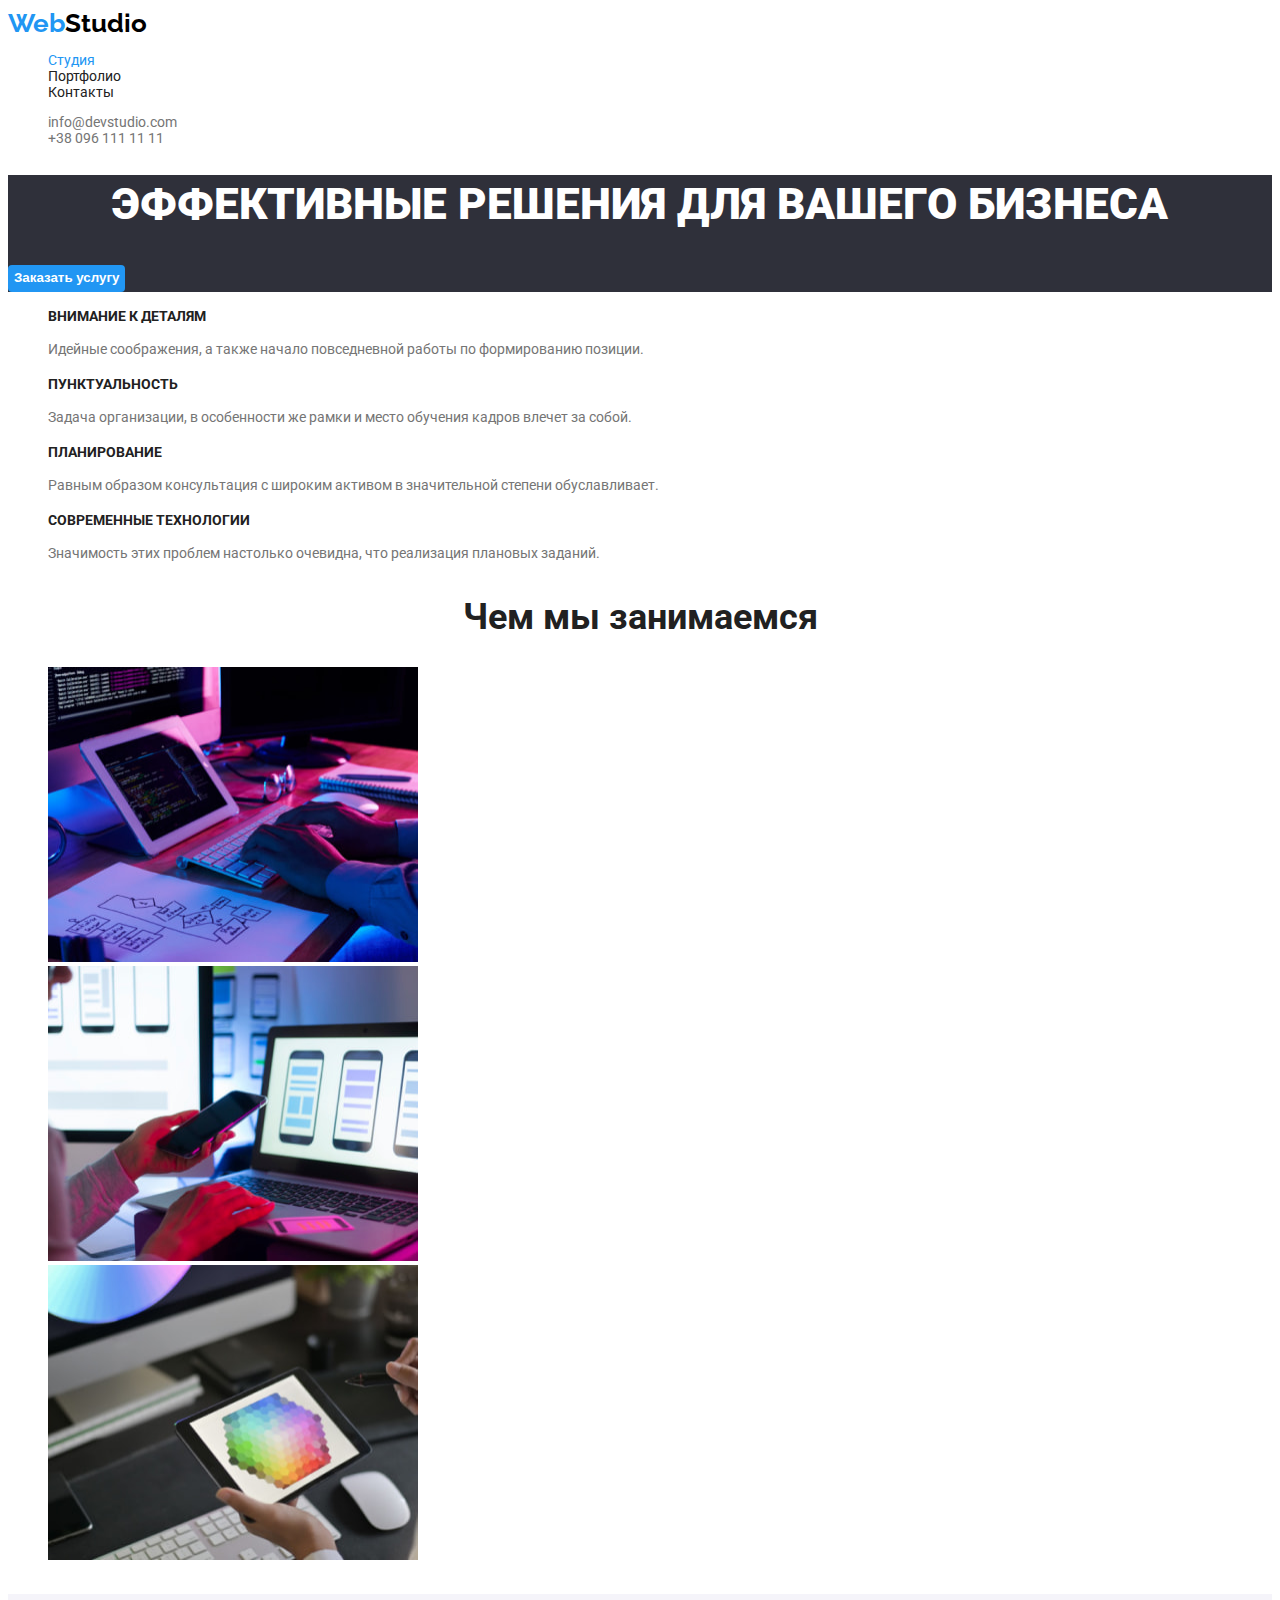
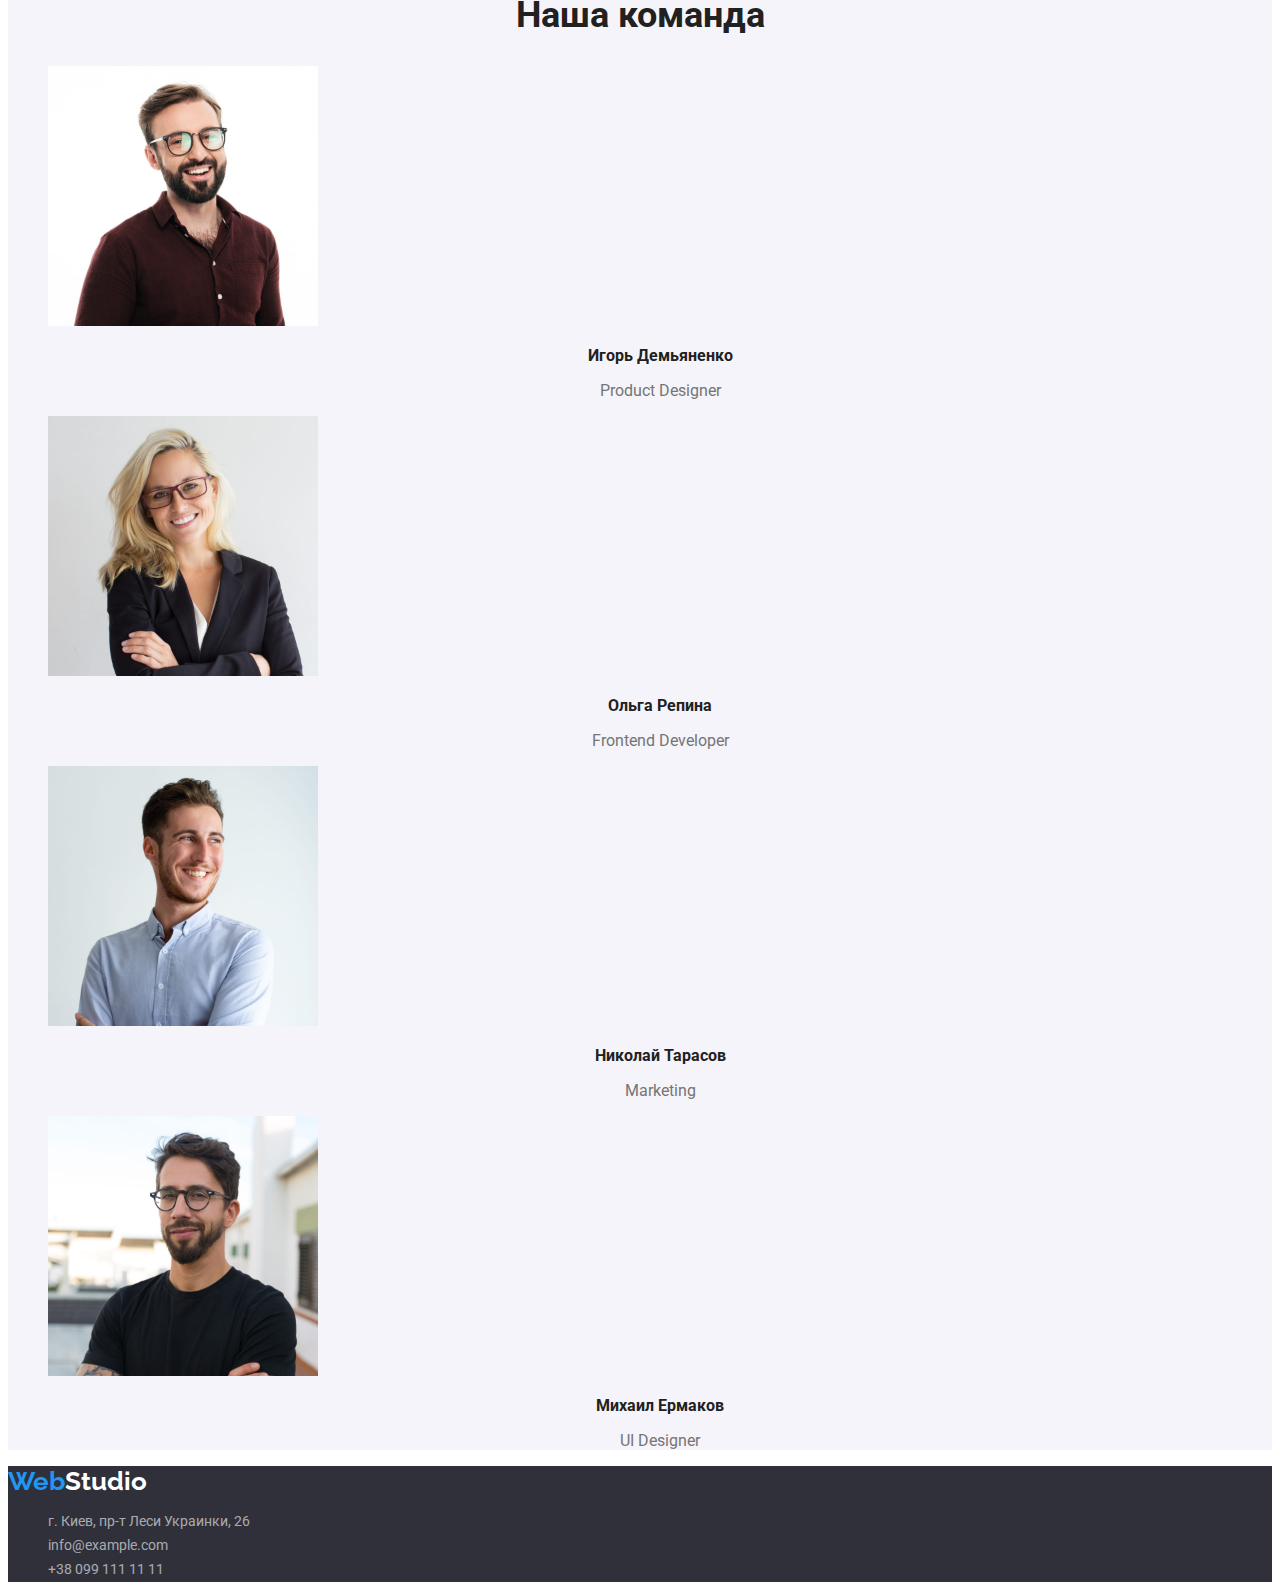
==== index.html @ 18a45ec0 "New repository" ====
<!DOCTYPE html>
<html lang="ru">
<head>
    <meta charset="UTF-8">
    <meta http-equiv="X-UA-Compatible" content="IE=edge">
    <meta name="viewport" content="width=, initial-scale=1.0">
    <title>goit-markup-hw-02</title>
    <link rel="stylesheet" href="./css/styles.css">
    <link href="https://fonts.googleapis.com/css2?family=Raleway:wght@700&family=Roboto:wght@400;500;700;900&display=swap" rel="stylesheet">
</head>
<body>
    <header class="header" >
        <nav class="nav">
            <a class="logo" href="./index.html">
                Web<span class="logo-design">Studio
                </span>
            </a>
            <ul class="nav-list list">
                <li><a href="./index.html" class="nav-link link current">Студия</a></li>
                <li><a href="./portfolio.html" class="nav-link link">Портфолио</a></li>
                <li><a href="#" class="nav-link link">Контакты</a></li>
            </ul>
        </nav>
        <ul class="connection list">
            <li><a href="mailto:info@devstudio.com" class="connection-link">info@devstudio.com</a></li>
            <li><a href="tel:+380961111111" class="connection-link">+38 096 111 11 11</a></li>
        </ul>
    </header>
    <main class="main">
        <section class="banner" title="Эффективные решения для вашего бизнеса">
            <h1 class="banner-title">
                Эффективные решения для вашего бизнеса
            </h1>
            <button type="button" class="banner-button">Заказать услугу</button>
        </section>
        <section class="section section-list" title="Особенности">
            <h2 class="hidden-title">
                Особенности
            </h2>
            <ul class="list">
                <li>
                    <h3 class="list-title">Внимание к деталям</h3>
                    <p class="list-text">Идейные соображения, а также начало повседневной работы по формированию позиции.</p>
                </li>
                <li>
                    <h3 class="list-title">Пунктуальность</h3>
                    <p class="list-text">Задача организации, в особенности же рамки и место обучения кадров влечет за собой.</p>
                </li>
                <li>
                    <h3 class="list-title">Планирование</h3>
                    <p class="list-text">Равным образом консультация с широким активом в значительной степени обуславливает.</p>
                </li>
                <li>
                    <h3 class="list-title">Современные технологии</h3>
                    <p class="list-text">Значимость этих проблем настолько очевидна, что реализация плановых заданий.</p>
                </li>
            </ul>
        </section>
        <section class="section" title="Чем мы занимаемся">
            <h2 class="section-title">
                Чем мы занимаемся
            </h2>
            <ul class="list">
                <li><img src="./images/computer.jpg" width="370" height="295" alt="Работа за компьютером"></li>
                <li><img src="./images/smartphone.jpg" width="370" height="295" alt="Работа в смартфоне"></li>
                <li><img src="./images/tablet.jpg" width="370" height="295" alt="Работа на планшете"></li>
            </ul>
        </section>
        <section class="section section-team" title="Наша команда">
            <h2 class="section-title">
                Наша команда
            </h2>
            <ul class="list">
                <li><img src="./images/igordemianenko.jpg" width="270" height="260" alt="Чоловік в окулярах і бордовій рубашці">
                    <h3 class="list-name">Игорь Демьяненко</h3>
                    <p class="job-title">Product Designer</p>
                </li>
                <li><img src="./images/olgarepina.jpg" width="270" height="260" alt="Світловолоса жінка в окулярах і піджаку">
                    <h3 class="list-name">Ольга Репина</h3>
                    <p class="job-title">Frontend Developer</p></li>
                <li><img src="./images/nikolaitarasov.jpg" width="270" height="260" alt="Чоловік в білій рубашці">
                    <h3 class="list-name">Николай Тарасов</h3>
                    <p class="job-title">Marketing</p></li>
                <li><img src="./images/mihailermakov.jpg" width="270" height="260" alt="Чоловік в окулярах і чорній футболці">
                    <h3 class="list-name">Михаил Ермаков</h3>
                    <p class="job-title">UI Designer</p></li>
            </ul>
        </section>
    </main>
    <footer class="footer">
        <a class="logo" href="./index.html">
            Web<span class="logo-design-footer">Studio
            </span>
        </a>
        <address class="address">
            <ul class="list">
                <li><a href="https://www.google.com/maps/place/бульвар+Лесі+Українки,+26,+Київ,+02000/data=!4m2!3m1!1s0x40d4cf0e033ecbe9:0x57a4dffefec77da0?sa=X&ved=2ahUKEwjP0LG0y6D4AhXxmIsKHQbXBmEQ8gF6BAgDEAE"
                     class="footer-link" target="_blank">г. Киев, пр-т Леси Украинки, 26</a></li>
                <li><a href="mailto:info@example.com" class="footer-link">info@example.com</a></li>
                <li><a href="tel:+380991111111" class="footer-link">+38 099 111 11 11</a></li>
            </ul>   
        </address>
    </footer>
</body>
</html>
---- css/styles.css ----
/* Колір основного тексту #212121 */
/* Колір вторинного тексту #757575 #FFFFFF */
/* Колір основного фону #FFFFFF */
/* Допоміжний колір фону #F5F4FA */
/* Колір хедеру #FFFFFF */
/* Колір футеру #2F303A */
/* Колір тексту футера rgba(255, 255, 255, 0.6) */

:root {
    --primary-text-color: #212121;
    --secondary-text-color: #757575;
    --additional-text-color: #FFFFFF;
    --main-bg-color: #FFFFFF;
    --secondary-bg-color: #F5F4FA;
    --header-color: #FFFFFF;
    --style-design-color: #2196F3;
    --logo-design-color: #000000;
    --logo-footer-color: #FFFFFF;
    --footer-color: #2F303A;
    --text-address-color: rgba(255, 255, 255, 0.6);
}

body {
    background-color: var(--main-bg-color);
    color: var(--primary-text-color);
    font-family: 'Roboto', 'Raleway', sans-serif;
}

/* Список */

.nav {
    color: var(--primary-text-color);
    text-decoration: none;
}
.nav-link {
    color: var(--primary-text-color);
    text-decoration: none;
}
.list {
    list-style: none;
}

/* header */


.hidden-title {
    display:none
}
.link {
    text-decoration: none;
}
.link.current{
    color: var(--style-design-color);
}
.nav-list {
    font-size: 14px;
}

/* Зв'язок, телефон і мейл */

.connection {
    font-size: 14px;
    color: var(--secondary-text-color);
}
.connection-link {
    text-decoration: none;
    color: var(--secondary-text-color);
}
.connection :hover, .connection :focus {
    color:var(--style-design-color);
}

/* Логотип */

.logo {
    font-family: 'Raleway', sans-serif;
    font-size: 26px;
    font-weight: 700;
    text-decoration: none;
    color: var(--style-design-color);

}
.logo-design {
    font-family: 'Raleway', sans-serif;
    font-size: 26px;
    font-weight: 700;
    color: var(--logo-design-color);
}

/* Основа */

.section p {
    color: var(--secondary-text-color);
}
.section-title {
    font-size: 36px;
    font-weight: 700;
    text-align: center;
}

/* Банер */

.banner {
    text-transform: uppercase;
    color: var(--additional-text-color);
    background-color: var(--footer-color);
}
.banner-title {
    font-size: 44px;
    font-weight: 900;
    line-height: 1.36;
    text-align: center;
}
.banner-button {
    font-size: 16;
    font-weight: 700;
    line-height: 1.875;
    text-align: center;
    cursor: pointer;
    border: transparent;
    border-radius: 4px;
    color: var(--additional-text-color);
    background-color: var(--style-design-color);
}
.banner-button:hover, .banner-button:focus {

}

/* блок "Особливості" */

.section-list h3 {
    text-transform: uppercase;
}
.list-title {
    font-size: 14px;
    font-weight: 700;
}
.list-text {
    font-size: 14px;
    line-height: 1.714;
}

/* Блок "Наша команда" */

.section-team {
    background-color: var(--secondary-bg-color);
}
.list-name {
    font-size: 16px;
    text-align: center;
}
.job-title {
    font-size: 16px;
    text-align: center;
}


/* Сторінка Портфоліо */
/* Фільтр портфоліо */


.portfolio-button {
    font-size: 16px;
    font-weight: 500;
    line-height: 1.625;
    cursor: pointer;
    border: transparent;
    text-align: center;
    border-radius: 4px;
    background-color: var(--secondary-bg-color);
}
.portfolio-button:hover, .portfolio-button:focus {
    background-color: var(--style-design-color);
}

/* Проекти портфоліо*/

.portfolio-title {
    font-size: 18;
    font-weight: 700;
    line-height: 2;
    color: var(--primary-text-color);
}
.description {
    font-size: 16px;
    line-height: 1.875;
    color: var(--secondary-text-color);
}

/* footer */

.footer {
    background-color: var(--footer-color);
}
.logo-design-footer {
    font-family: 'Raleway', sans-serif;
    font-size: 26px;
    font-weight: 700;
    color: var(--logo-footer-color);
}
.footer-link {
    text-decoration: none;
    font-style: normal;
    color: var(--text-address-color);
}
.address {
    font-size: 14px;
    line-height: 1.714;
}
.address :hover {
    color: var(--additional-text-color);
}
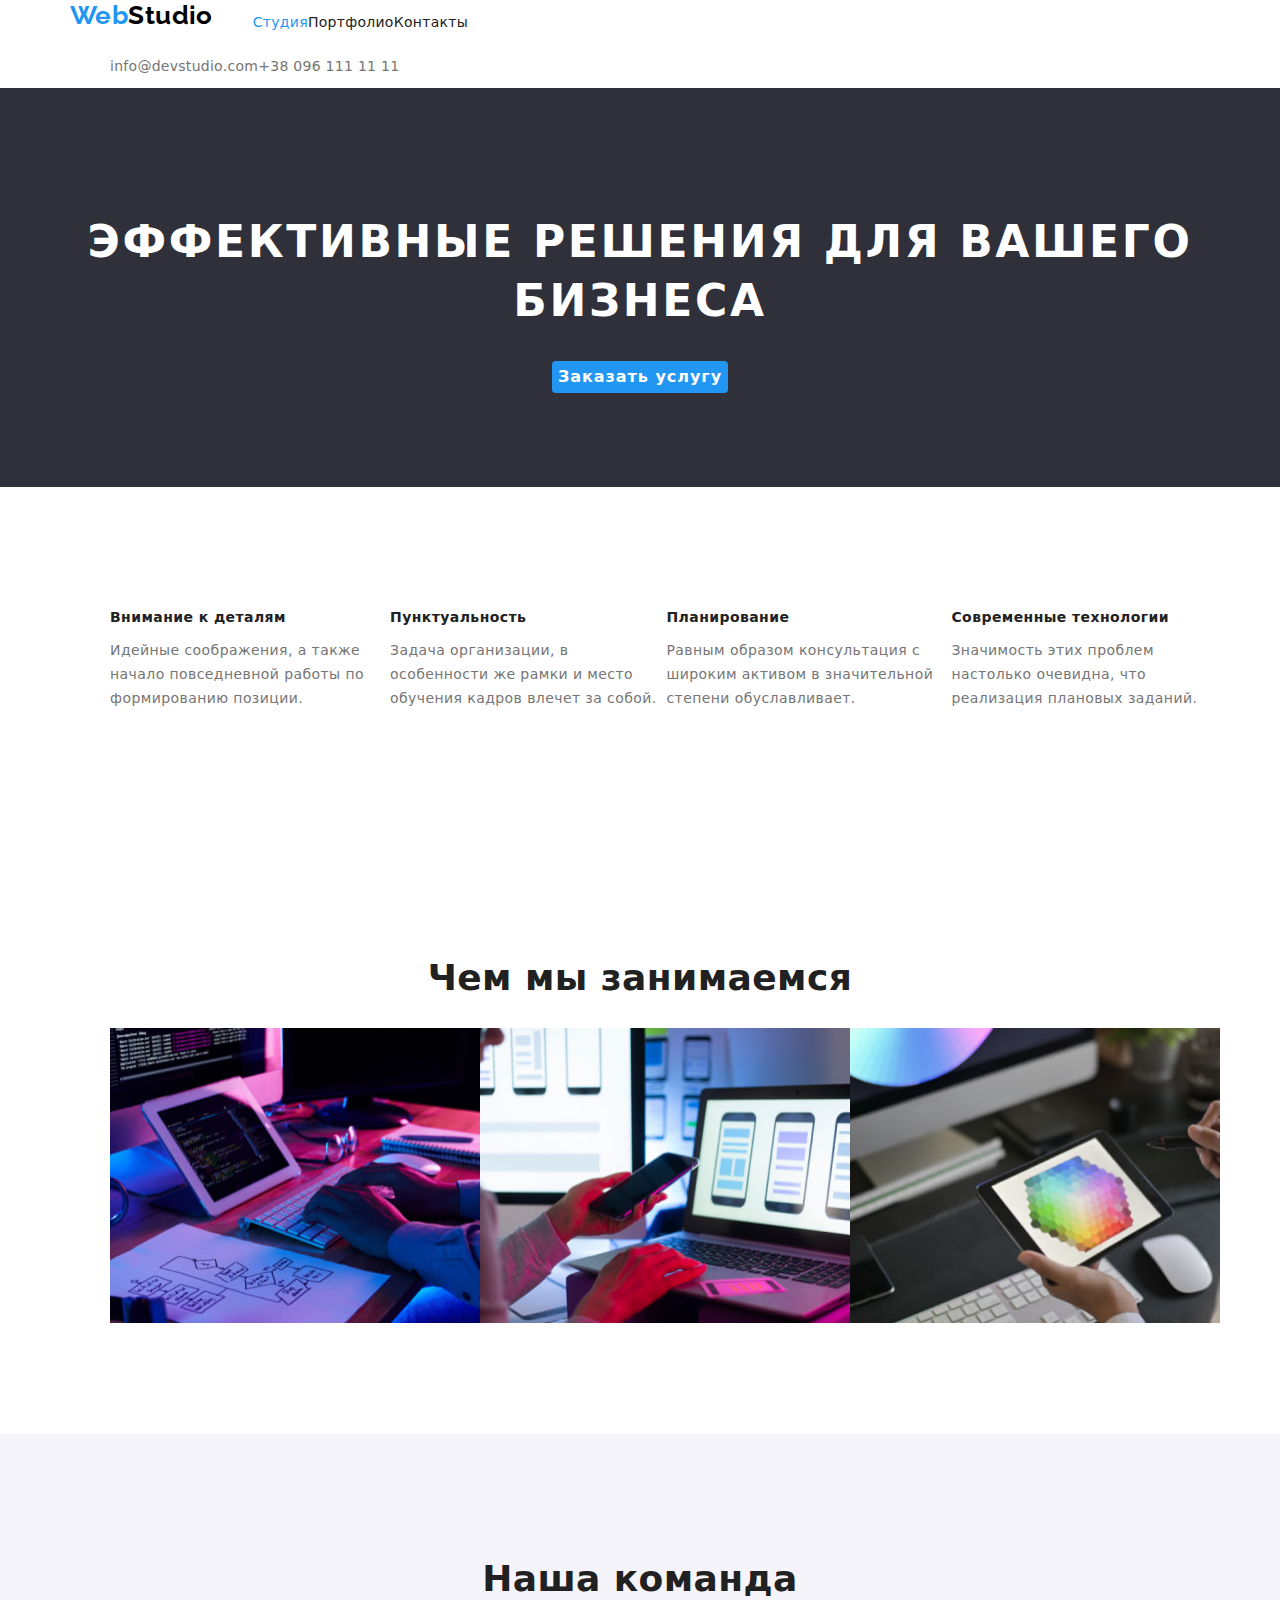
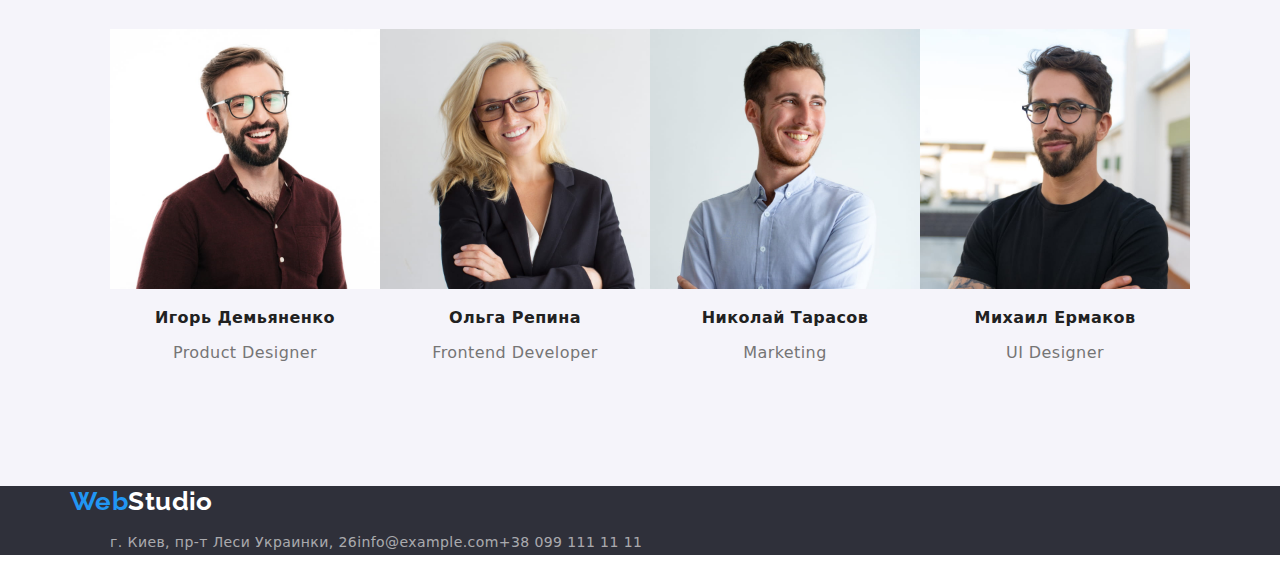
==== commit 88b16746: "create" ====
--- a/index.html
+++ b/index.html
@@ -7,66 +7,78 @@
     <title>goit-markup-hw-02</title>
     <link rel="stylesheet" href="./css/styles.css">
     <link href="https://fonts.googleapis.com/css2?family=Raleway:wght@700&family=Roboto:wght@400;500;700;900&display=swap" rel="stylesheet">
+    <link rel="stylesheet" href="https://cdnjs.cloudflare.com/ajax/libs/modern-normalize/1.1.0/modern-normalize.min.css">
 </head>
 <body>
     <header class="header" >
-        <nav class="nav">
-            <a class="logo" href="./index.html">
-                Web<span class="logo-design">Studio
-                </span>
-            </a>
-            <ul class="nav-list list">
-                <li><a href="./index.html" class="nav-link link current">Студия</a></li>
-                <li><a href="./portfolio.html" class="nav-link link">Портфолио</a></li>
-                <li><a href="#" class="nav-link link">Контакты</a></li>
-            </ul>
-        </nav>
-        <ul class="connection list">
-            <li><a href="mailto:info@devstudio.com" class="connection-link">info@devstudio.com</a></li>
-            <li><a href="tel:+380961111111" class="connection-link">+38 096 111 11 11</a></li>
-        </ul>
+            <div class="container">
+                 <nav class="nav">
+                <a class="logo" href="./index.html">
+                    Web<span class="logo-design">Studio
+                    </span>
+                </a>
+                <ul class="nav-list list">
+                    <li><a href="./index.html" class="nav-link link current">Студия</a></li>
+                    <li><a href="./portfolio.html" class="nav-link link">Портфолио</a></li>
+                    <li><a href="#" class="nav-link link">Контакты</a></li>
+                </ul>
+                </nav>
+            </div>
+            <div class="container">
+                <ul class="connection list">
+                    <li><a href="mailto:info@devstudio.com" class="connection-link">info@devstudio.com</a></li>
+                    <li><a href="tel:+380961111111" class="connection-link">+38 096 111 11 11</a></li>
+                </ul>
+            </div>
     </header>
     <main class="main">
-        <section class="banner" title="Эффективные решения для вашего бизнеса">
-            <h1 class="banner-title">
-                Эффективные решения для вашего бизнеса
-            </h1>
-            <button type="button" class="banner-button">Заказать услугу</button>
-        </section>
-        <section class="section section-list" title="Особенности">
-            <h2 class="hidden-title">
-                Особенности
-            </h2>
-            <ul class="list">
-                <li>
-                    <h3 class="list-title">Внимание к деталям</h3>
-                    <p class="list-text">Идейные соображения, а также начало повседневной работы по формированию позиции.</p>
-                </li>
-                <li>
-                    <h3 class="list-title">Пунктуальность</h3>
-                    <p class="list-text">Задача организации, в особенности же рамки и место обучения кадров влечет за собой.</p>
-                </li>
-                <li>
-                    <h3 class="list-title">Планирование</h3>
-                    <p class="list-text">Равным образом консультация с широким активом в значительной степени обуславливает.</p>
-                </li>
-                <li>
-                    <h3 class="list-title">Современные технологии</h3>
-                    <p class="list-text">Значимость этих проблем настолько очевидна, что реализация плановых заданий.</p>
-                </li>
-            </ul>
+            <section class="banner section" title="Эффективные решения для вашего бизнеса">
+                <div class="container">
+                    <h1 class="banner-title">
+                        Эффективные решения для вашего бизнеса
+                    </h1>
+                    <button type="button" class="banner-button">Заказать услугу</button>
+                </div>
+            </section>
+        <section class="section" title="Особенности">
+            <div class="container">
+                <h2 class="hidden-title">
+                    Особенности
+                </h2>
+                <ul class="list">
+                    <li>
+                        <h3 class="list-title">Внимание к деталям</h3>
+                        <p class="list-text">Идейные соображения, а также начало повседневной работы по формированию позиции.</p>
+                    </li>
+                    <li>
+                        <h3 class="list-title">Пунктуальность</h3>
+                        <p class="list-text">Задача организации, в особенности же рамки и место обучения кадров влечет за собой.</p>
+                    </li>
+                    <li>
+                        <h3 class="list-title">Планирование</h3>
+                        <p class="list-text">Равным образом консультация с широким активом в значительной степени обуславливает.</p>
+                    </li>
+                    <li>
+                        <h3 class="list-title">Современные технологии</h3>
+                        <p class="list-text">Значимость этих проблем настолько очевидна, что реализация плановых заданий.</p>
+                    </li>
+                </ul>
+            </div>
         </section>
         <section class="section" title="Чем мы занимаемся">
-            <h2 class="section-title">
-                Чем мы занимаемся
-            </h2>
-            <ul class="list">
-                <li><img src="./images/computer.jpg" width="370" height="295" alt="Работа за компьютером"></li>
-                <li><img src="./images/smartphone.jpg" width="370" height="295" alt="Работа в смартфоне"></li>
-                <li><img src="./images/tablet.jpg" width="370" height="295" alt="Работа на планшете"></li>
-            </ul>
+            <div class="container">
+                <h2 class="section-title">
+                    Чем мы занимаемся
+                </h2>
+                <ul class="list">
+                    <li><img src="./images/computer.jpg" width="370" height="295" alt="Работа за компьютером"></li>
+                    <li><img src="./images/smartphone.jpg" width="370" height="295" alt="Работа в смартфоне"></li>
+                    <li><img src="./images/tablet.jpg" width="370" height="295" alt="Работа на планшете"></li>
+                </ul>
+            </div>
         </section>
         <section class="section section-team" title="Наша команда">
+           <div class="container">
             <h2 class="section-title">
                 Наша команда
             </h2>
@@ -85,21 +97,24 @@
                     <h3 class="list-name">Михаил Ермаков</h3>
                     <p class="job-title">UI Designer</p></li>
             </ul>
+           </div>
         </section>
     </main>
     <footer class="footer">
-        <a class="logo" href="./index.html">
-            Web<span class="logo-design-footer">Studio
-            </span>
-        </a>
-        <address class="address">
-            <ul class="list">
-                <li><a href="https://www.google.com/maps/place/бульвар+Лесі+Українки,+26,+Київ,+02000/data=!4m2!3m1!1s0x40d4cf0e033ecbe9:0x57a4dffefec77da0?sa=X&ved=2ahUKEwjP0LG0y6D4AhXxmIsKHQbXBmEQ8gF6BAgDEAE"
-                     class="footer-link" target="_blank">г. Киев, пр-т Леси Украинки, 26</a></li>
-                <li><a href="mailto:info@example.com" class="footer-link">info@example.com</a></li>
-                <li><a href="tel:+380991111111" class="footer-link">+38 099 111 11 11</a></li>
-            </ul>   
-        </address>
+        <div class="container">
+            <a class="logo" href="./index.html">
+                Web<span class="logo-design-footer">Studio
+                </span>
+            </a>
+            <address class="address">
+                <ul class="list">
+                    <li><a href="https://www.google.com/maps/place/бульвар+Лесі+Українки,+26,+Київ,+02000/data=!4m2!3m1!1s0x40d4cf0e033ecbe9:0x57a4dffefec77da0?sa=X&ved=2ahUKEwjP0LG0y6D4AhXxmIsKHQbXBmEQ8gF6BAgDEAE"
+                         class="footer-link" target="_blank">г. Киев, пр-т Леси Украинки, 26</a></li>
+                    <li><a href="mailto:info@example.com" class="footer-link">info@example.com</a></li>
+                    <li><a href="tel:+380991111111" class="footer-link">+38 099 111 11 11</a></li>
+                </ul>   
+            </address>
+        </div>
     </footer>
 </body>
 </html>--- a/css/styles.css
+++ b/css/styles.css
@@ -24,6 +24,17 @@
     background-color: var(--main-bg-color);
     color: var(--primary-text-color);
     font-family: 'Roboto', 'Raleway', sans-serif;
+    letter-spacing: 0.03em;
+    font-size: 14px;
+}
+
+/* Контейнер */
+
+.container {
+    width: 1170px;
+    padding-left: 15px;
+    padding-right: 15px;
+    margin: 0 auto;
 }
 
 /* Список */
@@ -31,6 +42,7 @@
 .nav {
     color: var(--primary-text-color);
     text-decoration: none;
+    display: flex;
 }
 .nav-link {
     color: var(--primary-text-color);
@@ -38,6 +50,7 @@
 }
 .list {
     list-style: none;
+    display: flex;
 }
 
 /* header */
@@ -53,18 +66,22 @@
     color: var(--style-design-color);
 }
 .nav-list {
-    font-size: 14px;
+    font-weight: 500;
+    line-height: 16px;
+    letter-spacing: 0.02em;
 }
 
 /* Зв'язок, телефон і мейл */
 
 .connection {
-    font-size: 14px;
-    color: var(--secondary-text-color);
+    color: var(--secondary-text-color);
+    font-weight: 500;
+    display: flex;
 }
 .connection-link {
     text-decoration: none;
     color: var(--secondary-text-color);
+    letter-spacing: 0.02em;
 }
 .connection :hover, .connection :focus {
     color:var(--style-design-color);
@@ -76,6 +93,7 @@
     font-family: 'Raleway', sans-serif;
     font-size: 26px;
     font-weight: 700;
+    line-height: 31px;
     text-decoration: none;
     color: var(--style-design-color);
 
@@ -84,11 +102,14 @@
     font-family: 'Raleway', sans-serif;
     font-size: 26px;
     font-weight: 700;
+    line-height: 31px;
     color: var(--logo-design-color);
 }
 
 /* Основа */
-
+.section {
+    padding: 94px 0 94px 0;
+}
 .section p {
     color: var(--secondary-text-color);
 }
@@ -102,6 +123,7 @@
 
 .banner {
     text-transform: uppercase;
+    text-align: center;
     color: var(--additional-text-color);
     background-color: var(--footer-color);
 }
@@ -110,14 +132,16 @@
     font-weight: 900;
     line-height: 1.36;
     text-align: center;
+    letter-spacing: 0.06em;
 }
 .banner-button {
-    font-size: 16;
+    font-size: 16px;
     font-weight: 700;
     line-height: 1.875;
-    text-align: center;
+    letter-spacing: 0.06em;
     cursor: pointer;
-    border: transparent;
+    border: 0;
+    margin: 0 auto;
     border-radius: 4px;
     color: var(--additional-text-color);
     background-color: var(--style-design-color);
@@ -148,10 +172,12 @@
 .list-name {
     font-size: 16px;
     text-align: center;
+    line-height: 19px;
 }
 .job-title {
     font-size: 16px;
     text-align: center;
+    line-height: 19px;
 }
 
 
@@ -171,14 +197,16 @@
 }
 .portfolio-button:hover, .portfolio-button:focus {
     background-color: var(--style-design-color);
+    color: var(--additional-text-color);
 }
 
 /* Проекти портфоліо*/
 
 .portfolio-title {
-    font-size: 18;
+    font-size: 18px;
     font-weight: 700;
     line-height: 2;
+    letter-spacing: 0.06em;
     color: var(--primary-text-color);
 }
 .description {
@@ -196,6 +224,7 @@
     font-family: 'Raleway', sans-serif;
     font-size: 26px;
     font-weight: 700;
+    line-height: 31px;
     color: var(--logo-footer-color);
 }
 .footer-link {
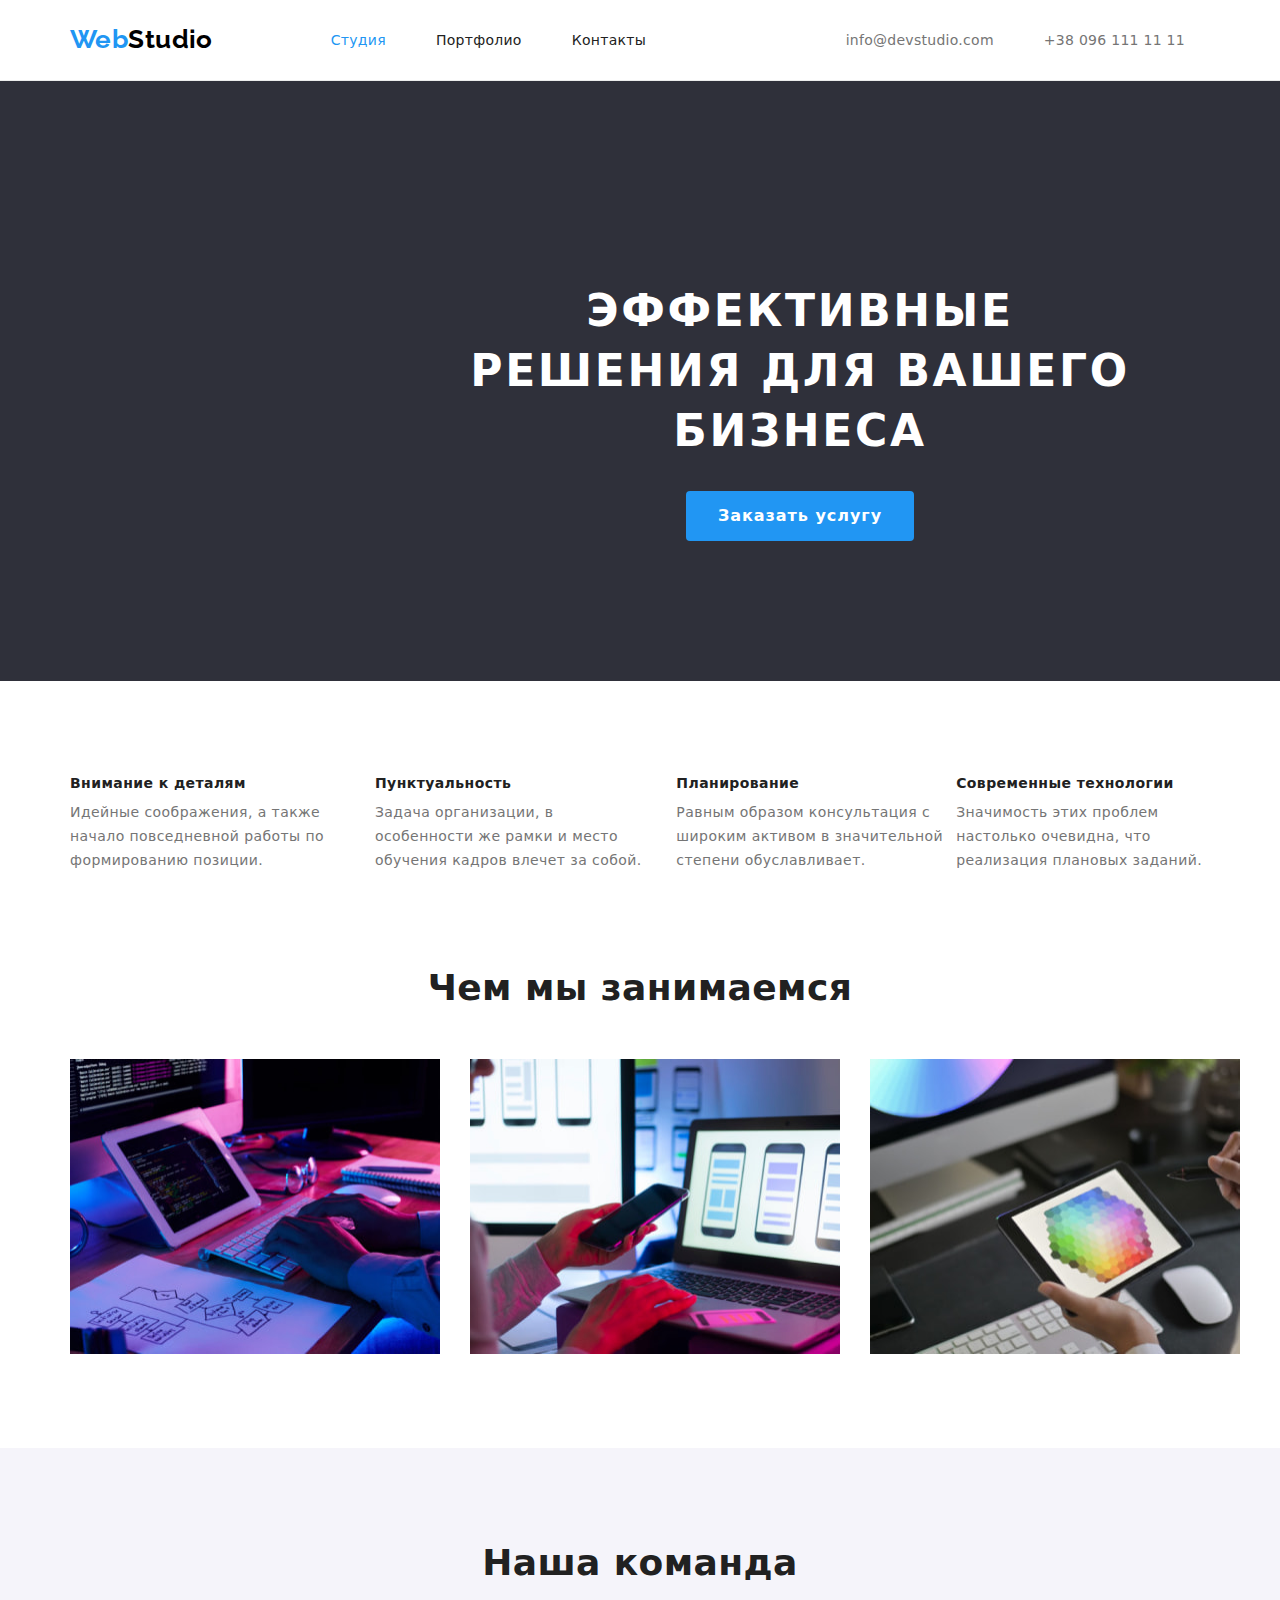
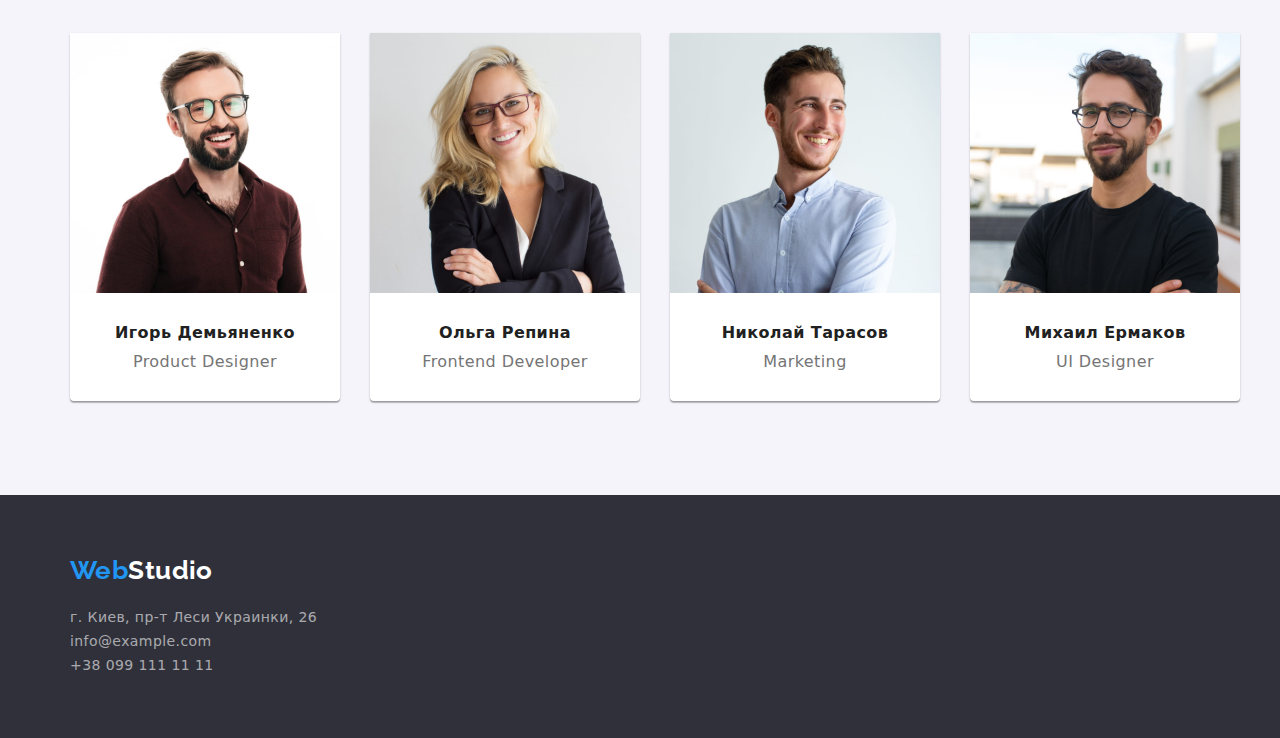
==== commit 3f28eab3: "Creater" ====
--- a/index.html
+++ b/index.html
@@ -11,25 +11,25 @@
 </head>
 <body>
     <header class="header" >
-            <div class="container">
-                 <nav class="nav">
-                <a class="logo" href="./index.html">
+        <div class="container">
+            <div class="header-body">
+                <nav class="nav">
+                    <a class="logo" href="./index.html">
                     Web<span class="logo-design">Studio
                     </span>
-                </a>
-                <ul class="nav-list list">
-                    <li><a href="./index.html" class="nav-link link current">Студия</a></li>
-                    <li><a href="./portfolio.html" class="nav-link link">Портфолио</a></li>
-                    <li><a href="#" class="nav-link link">Контакты</a></li>
-                </ul>
+                    </a>
+                    <ul class="nav-list list">
+                        <li class="nav-list-menu"><a href="./index.html" class="nav-link link current">Студия</a></li>
+                        <li class="nav-list-menu"><a href="./portfolio.html" class="nav-link link">Портфолио</a></li>
+                        <li class="nav-list-menu"><a href="#" class="nav-link link">Контакты</a></li>
+                    </ul>
                 </nav>
-            </div>
-            <div class="container">
                 <ul class="connection list">
                     <li><a href="mailto:info@devstudio.com" class="connection-link">info@devstudio.com</a></li>
                     <li><a href="tel:+380961111111" class="connection-link">+38 096 111 11 11</a></li>
                 </ul>
             </div>
+        </div>
     </header>
     <main class="main">
             <section class="banner section" title="Эффективные решения для вашего бизнеса">
@@ -46,18 +46,18 @@
                     Особенности
                 </h2>
                 <ul class="list">
-                    <li>
+                    <li class="list-specialty">
                         <h3 class="list-title">Внимание к деталям</h3>
                         <p class="list-text">Идейные соображения, а также начало повседневной работы по формированию позиции.</p>
                     </li>
-                    <li>
+                    <li class="list-specialty">
                         <h3 class="list-title">Пунктуальность</h3>
                         <p class="list-text">Задача организации, в особенности же рамки и место обучения кадров влечет за собой.</p>
-                    </li>
+                    </li class="list-specialty">
                     <li>
                         <h3 class="list-title">Планирование</h3>
                         <p class="list-text">Равным образом консультация с широким активом в значительной степени обуславливает.</p>
-                    </li>
+                    </li class="list-specialty">
                     <li>
                         <h3 class="list-title">Современные технологии</h3>
                         <p class="list-text">Значимость этих проблем настолько очевидна, что реализация плановых заданий.</p>
@@ -71,43 +71,48 @@
                     Чем мы занимаемся
                 </h2>
                 <ul class="list">
-                    <li><img src="./images/computer.jpg" width="370" height="295" alt="Работа за компьютером"></li>
-                    <li><img src="./images/smartphone.jpg" width="370" height="295" alt="Работа в смартфоне"></li>
-                    <li><img src="./images/tablet.jpg" width="370" height="295" alt="Работа на планшете"></li>
+                    <li class="list-team"><img src="./images/computer.jpg" width="370" height="295" alt="Работа за компьютером"></li>
+                    <li class="list-team"><img src="./images/smartphone.jpg" width="370" height="295" alt="Работа в смартфоне"></li>
+                    <li class="list-team"><img src="./images/tablet.jpg" width="370" height="295" alt="Работа на планшете"></li>
                 </ul>
             </div>
         </section>
         <section class="section section-team" title="Наша команда">
            <div class="container">
-            <h2 class="section-title">
+            <h2 class="section-title title-team">
                 Наша команда
             </h2>
             <ul class="list">
-                <li><img src="./images/igordemianenko.jpg" width="270" height="260" alt="Чоловік в окулярах і бордовій рубашці">
+                <li class="img"><img src="./images/igordemianenko.jpg" width="270" height="260" alt="Чоловік в окулярах і бордовій рубашці">
                     <h3 class="list-name">Игорь Демьяненко</h3>
                     <p class="job-title">Product Designer</p>
                 </li>
-                <li><img src="./images/olgarepina.jpg" width="270" height="260" alt="Світловолоса жінка в окулярах і піджаку">
+                <li class="img"><img src="./images/olgarepina.jpg" width="270" height="260" alt="Світловолоса жінка в окулярах і піджаку">
                     <h3 class="list-name">Ольга Репина</h3>
-                    <p class="job-title">Frontend Developer</p></li>
-                <li><img src="./images/nikolaitarasov.jpg" width="270" height="260" alt="Чоловік в білій рубашці">
+                    <p class="job-title">Frontend Developer</p>
+                </li>
+                <li class="img"><img src="./images/nikolaitarasov.jpg" width="270" height="260" alt="Чоловік в білій рубашці">
                     <h3 class="list-name">Николай Тарасов</h3>
-                    <p class="job-title">Marketing</p></li>
-                <li><img src="./images/mihailermakov.jpg" width="270" height="260" alt="Чоловік в окулярах і чорній футболці">
+                    <p class="job-title">Marketing</p>
+                </li>
+                <li class="img"><img src="./images/mihailermakov.jpg" width="270" height="260" alt="Чоловік в окулярах і чорній футболці">
                     <h3 class="list-name">Михаил Ермаков</h3>
-                    <p class="job-title">UI Designer</p></li>
+                    <p class="job-title">UI Designer</p>
+                </li>
             </ul>
            </div>
         </section>
     </main>
     <footer class="footer">
         <div class="container">
-            <a class="logo" href="./index.html">
+            <a class="logo-footer" href="./index.html">
                 Web<span class="logo-design-footer">Studio
                 </span>
             </a>
+        </div>
+        <div class="container">
             <address class="address">
-                <ul class="list">
+                <ul class="list list-address">
                     <li><a href="https://www.google.com/maps/place/бульвар+Лесі+Українки,+26,+Київ,+02000/data=!4m2!3m1!1s0x40d4cf0e033ecbe9:0x57a4dffefec77da0?sa=X&ved=2ahUKEwjP0LG0y6D4AhXxmIsKHQbXBmEQ8gF6BAgDEAE"
                          class="footer-link" target="_blank">г. Киев, пр-т Леси Украинки, 26</a></li>
                     <li><a href="mailto:info@example.com" class="footer-link">info@example.com</a></li>
--- a/css/styles.css
+++ b/css/styles.css
@@ -1,7 +1,7 @@
 /* Колір основного тексту #212121 */
 /* Колір вторинного тексту #757575 #FFFFFF */
 /* Колір основного фону #FFFFFF */
-/* Допоміжний колір фону #F5F4FA */
+/* Допоміжний колір фону #F5F4FA #ECECEC*/
 /* Колір хедеру #FFFFFF */
 /* Колір футеру #2F303A */
 /* Колір тексту футера rgba(255, 255, 255, 0.6) */
@@ -11,7 +11,9 @@
     --secondary-text-color: #757575;
     --additional-text-color: #FFFFFF;
     --main-bg-color: #FFFFFF;
+    --portfolio-border-color: #EEEEEE;
     --secondary-bg-color: #F5F4FA;
+    --header-border-color: #ECECEC;
     --header-color: #FFFFFF;
     --style-design-color: #2196F3;
     --logo-design-color: #000000;
@@ -20,6 +22,24 @@
     --text-address-color: rgba(255, 255, 255, 0.6);
 }
 
+a {
+    display: inline-block;
+}
+
+h1, h2, h3, h4, h5, h6 {
+    font-style: normal;
+    margin: 0;
+}
+p {
+    font-style: normal;
+    margin: 0;
+}
+ul {
+    margin: 0;
+    padding: 0;
+    list-style-type: none;
+}
+
 body {
     background-color: var(--main-bg-color);
     color: var(--primary-text-color);
@@ -27,6 +47,9 @@
     letter-spacing: 0.03em;
     font-size: 14px;
 }
+img {
+    display: block;
+}
 
 /* Контейнер */
 
@@ -37,12 +60,21 @@
     margin: 0 auto;
 }
 
-/* Список */
-
+/* header */
+
+.header {
+    border-bottom: solid 1px;
+    border-color: var(--header-border-color);
+}
+.header-body {
+    display: flex;
+    flex-direction: row;
+    justify-content: space-between;
+}
 .nav {
+    display: inline-flex;
     color: var(--primary-text-color);
     text-decoration: none;
-    display: flex;
 }
 .nav-link {
     color: var(--primary-text-color);
@@ -53,32 +85,35 @@
     display: flex;
 }
 
-/* header */
-
-
 .hidden-title {
     display:none
 }
 .link {
     text-decoration: none;
+    padding: 32px 25px;
 }
 .link.current{
     color: var(--style-design-color);
 }
 .nav-list {
+    margin-left: 93px;
     font-weight: 500;
     line-height: 16px;
     letter-spacing: 0.02em;
 }
+.nav-list-menu {
+    display: inline-block;
+}
 
 /* Зв'язок, телефон і мейл */
 
 .connection {
+    display: inline-flex;
     color: var(--secondary-text-color);
     font-weight: 500;
-    display: flex;
 }
 .connection-link {
+    padding: 32px 25px;
     text-decoration: none;
     color: var(--secondary-text-color);
     letter-spacing: 0.02em;
@@ -90,6 +125,9 @@
 /* Логотип */
 
 .logo {
+    display: flex;
+    padding-top: 24px;
+    padding-bottom: 25px;
     font-family: 'Raleway', sans-serif;
     font-size: 26px;
     font-weight: 700;
@@ -107,8 +145,8 @@
 }
 
 /* Основа */
-.section {
-    padding: 94px 0 94px 0;
+.section:not(:last-child) {
+    margin-bottom: 94px;
 }
 .section p {
     color: var(--secondary-text-color);
@@ -117,17 +155,23 @@
     font-size: 36px;
     font-weight: 700;
     text-align: center;
+    padding-bottom: 50px;
 }
 
 /* Банер */
 
 .banner {
+    height: 600px;
+    min-width: 1600px;
     text-transform: uppercase;
     text-align: center;
     color: var(--additional-text-color);
     background-color: var(--footer-color);
 }
 .banner-title {
+    padding-top: 200px;
+    max-width: 696px;
+    margin: 0 auto 30px;
     font-size: 44px;
     font-weight: 900;
     line-height: 1.36;
@@ -142,6 +186,7 @@
     cursor: pointer;
     border: 0;
     margin: 0 auto;
+    padding: 10px 32px;
     border-radius: 4px;
     color: var(--additional-text-color);
     background-color: var(--style-design-color);
@@ -155,53 +200,103 @@
 .section-list h3 {
     text-transform: uppercase;
 }
+.list-specialty {
+    padding-right: 30px;
+}
 .list-title {
     font-size: 14px;
     font-weight: 700;
+    padding-bottom: 10px;
 }
 .list-text {
     font-size: 14px;
     line-height: 1.714;
 }
 
+/* Чим ми займаємся */
+
+.list-team {
+    margin-right: 30px;
+}
+.list-team:last-child {
+    margin-right: 0;
+}
+
 /* Блок "Наша команда" */
 
 .section-team {
     background-color: var(--secondary-bg-color);
 }
+.title-team {
+    padding-top: 94px;
+}
 .list-name {
     font-size: 16px;
     text-align: center;
     line-height: 19px;
+    padding: 30px 0 10px 0;
 }
 .job-title {
     font-size: 16px;
     text-align: center;
     line-height: 19px;
-}
-
+    padding-bottom: 30px;
+}
+.list-team {
+    display: flex;
+    flex-direction: row;    
+    justify-content: space-between;
+}
+.img {
+    margin-right: 30px;
+    background-color: var(--main-bg-color);
+    border-radius: 0px 0px 4px 4px;
+    margin-bottom: 94px;
+    box-shadow: 0px 1px 3px 
+    rgba(0, 0, 0, 0.12), 0px 1px 1px 
+    rgba(0, 0, 0, 0.14), 0px 2px 1px 
+    rgba(0, 0, 0, 0.2);
+}
+.img:last-child {
+    margin-right: 0px;
+}
 
 /* Сторінка Портфоліо */
 /* Фільтр портфоліо */
 
 
 .portfolio-button {
+    margin-left: 8px;
     font-size: 16px;
     font-weight: 500;
     line-height: 1.625;
+    padding: 6px 22px;
     cursor: pointer;
     border: transparent;
     text-align: center;
     border-radius: 4px;
     background-color: var(--secondary-bg-color);
+}
+.portfolio-button:not(:last-child) {
+    margin-left: 8px;
 }
 .portfolio-button:hover, .portfolio-button:focus {
     background-color: var(--style-design-color);
     color: var(--additional-text-color);
+    box-shadow: 0px 3px 1px 
+    rgba(0, 0, 0, 0.1), 0px 1px 2px 
+    rgba(0, 0, 0, 0.08), 0px 2px 2px 
+    rgba(0, 0, 0, 0.12);
 }
 
 /* Проекти портфоліо*/
 
+.list-bt-portfolio {
+    display: flex;
+    justify-content: center;
+    margin-top: 94px;
+    margin-bottom: 50px;
+}
 .portfolio-title {
     font-size: 18px;
     font-weight: 700;
@@ -214,11 +309,51 @@
     line-height: 1.875;
     color: var(--secondary-text-color);
 }
+.list-portfolio {
+    display: flex;
+    flex-wrap: wrap;
+    margin-right: -30px;
+    margin-bottom: -30px;
+    width: 1200px;
+}
+.img-portfolio {
+    flex-basis: calc(100% / 3 - 30px);
+    margin-right: 30px;
+    margin-bottom: 30px;
+    width: 370px;
+    background-color: var(--main-bg-color);
+    border-left: 1px solid var(--portfolio-border-color);
+    border-right: 1px solid var(--portfolio-border-color);
+    border-bottom: 1px solid var(--portfolio-border-color);
+}
+.img-portfolio:nth-last-child(-n + 3) {
+    margin-bottom: 94px;
+}
+.div-container {
+    
+}
+.portfolio-title {
+    padding: 20px 24px 4px 24px;
+}
+.description {
+    padding: 0px 24px 20px 24px;
+}
 
 /* footer */
 
 .footer {
     background-color: var(--footer-color);
+}
+.logo-footer {
+    display: flex;
+    padding-top: 60px;
+    padding-bottom: 20px;
+    font-family: 'Raleway', sans-serif;
+    font-size: 26px;
+    font-weight: 700;
+    line-height: 31px;
+    text-decoration: none;
+    color: var(--style-design-color);
 }
 .logo-design-footer {
     font-family: 'Raleway', sans-serif;
@@ -228,6 +363,8 @@
     color: var(--logo-footer-color);
 }
 .footer-link {
+    display: flex;
+    flex-direction: column;
     text-decoration: none;
     font-style: normal;
     color: var(--text-address-color);
@@ -238,4 +375,9 @@
 }
 .address :hover {
     color: var(--additional-text-color);
+}
+.list-address {
+    display: flex;
+    flex-direction: column;
+    padding-bottom: 60px;
 }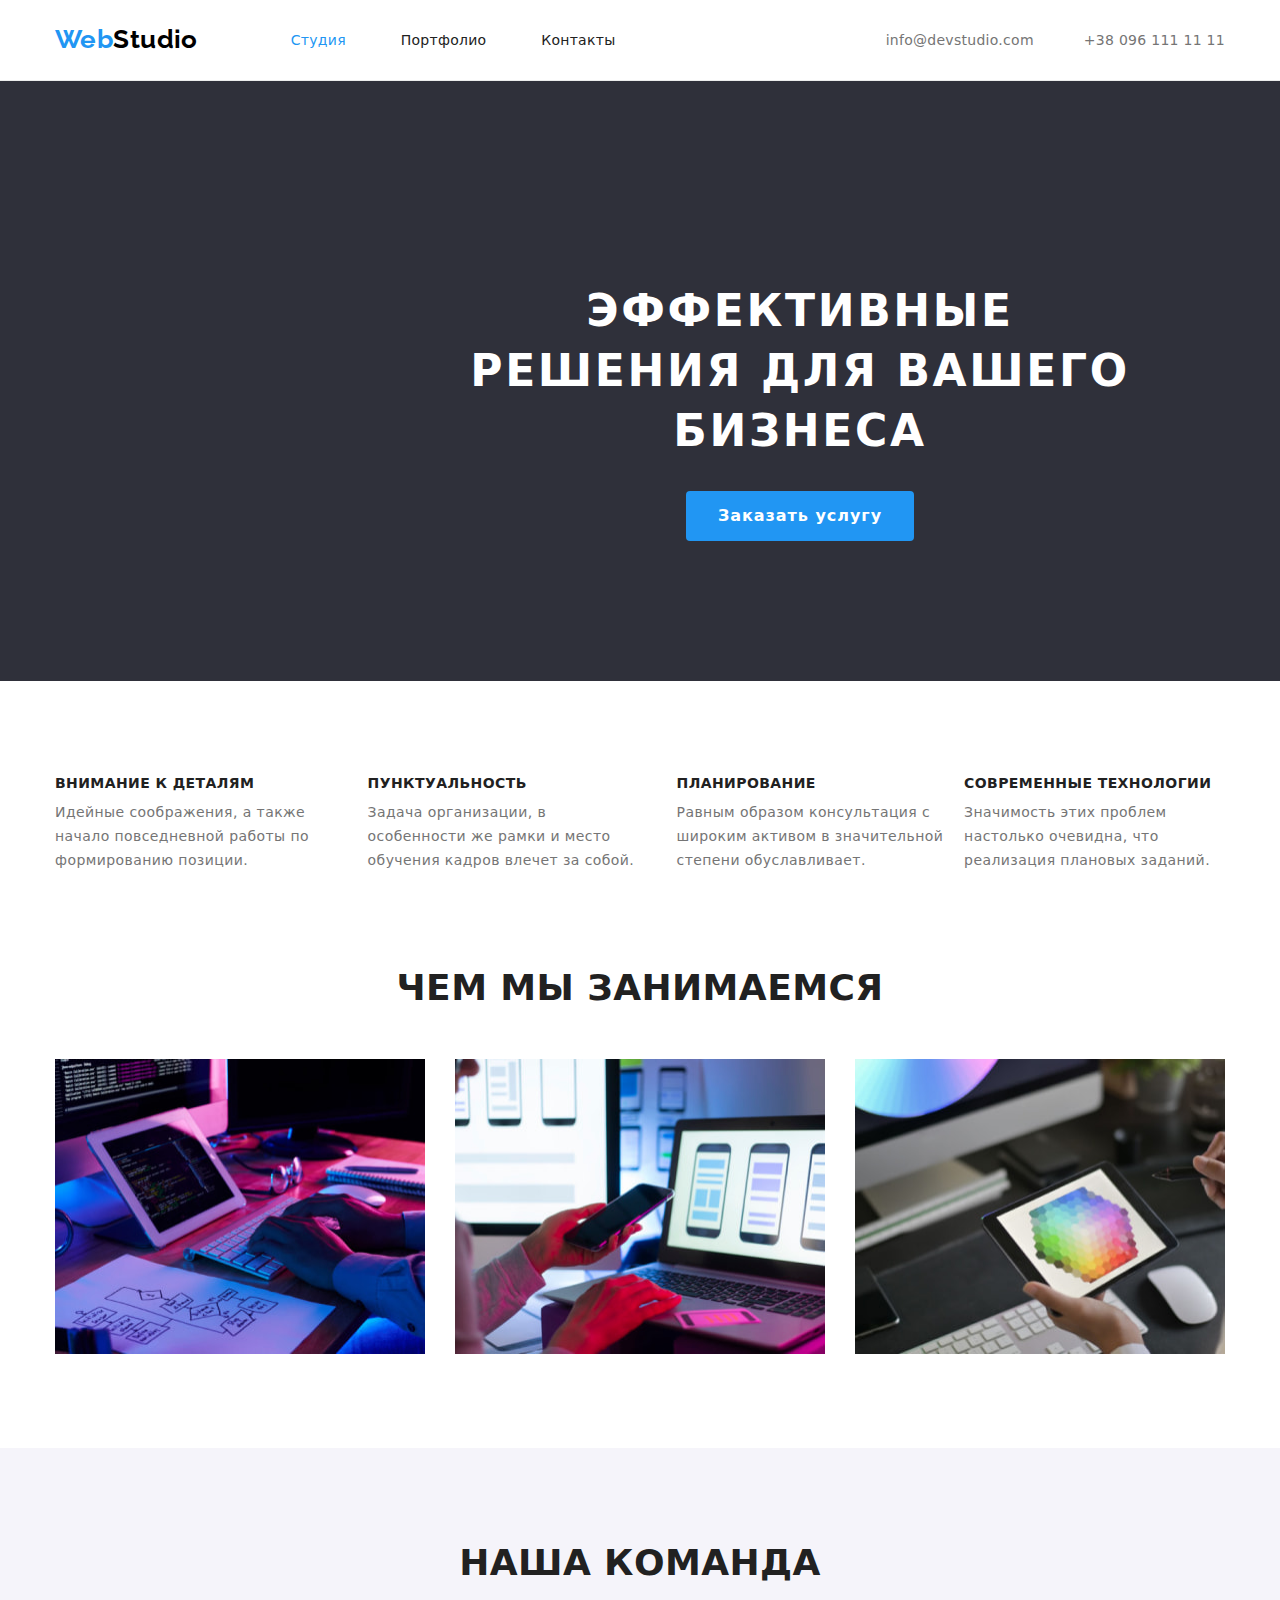
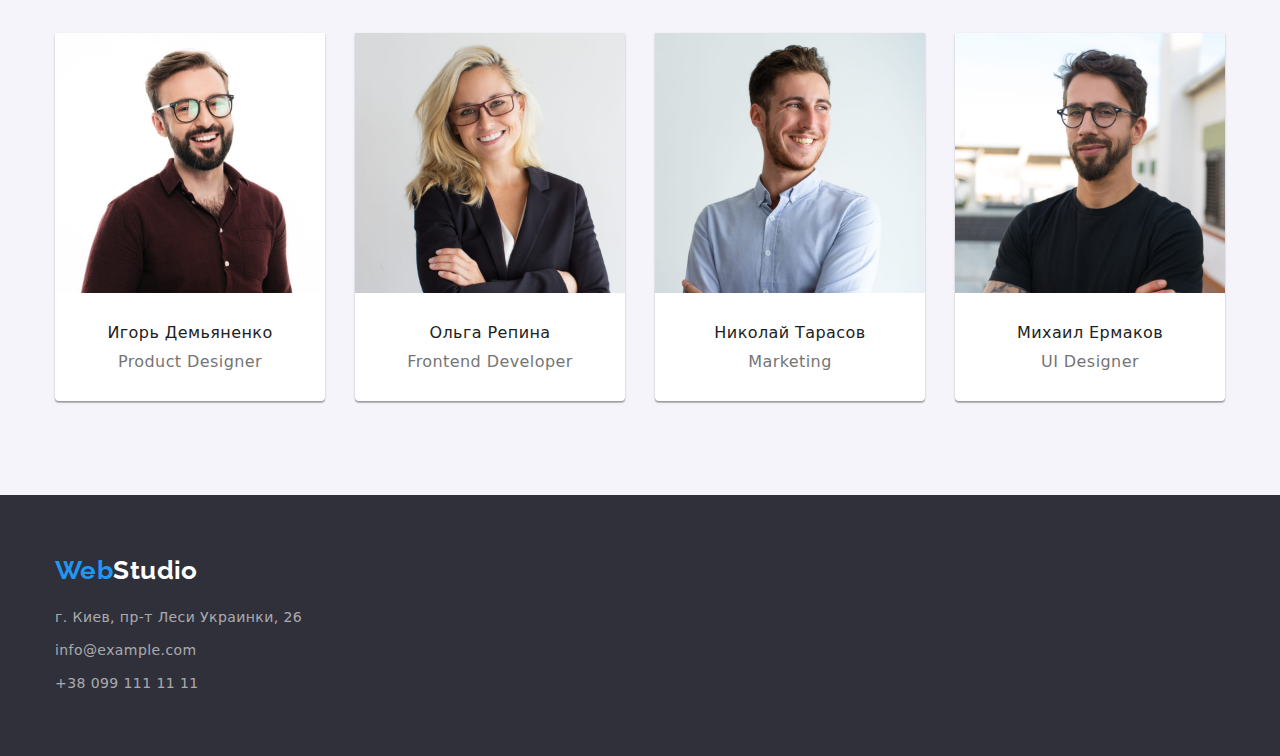
==== commit 3fcbdc59: "Creater" ====
--- a/index.html
+++ b/index.html
@@ -5,8 +5,8 @@
     <meta http-equiv="X-UA-Compatible" content="IE=edge">
     <meta name="viewport" content="width=, initial-scale=1.0">
     <title>goit-markup-hw-02</title>
+    <link href="https://fonts.googleapis.com/css2?family=Raleway:wght@700&family=Roboto:wght@400;500;700;900&display=swap" rel="stylesheet">
     <link rel="stylesheet" href="./css/styles.css">
-    <link href="https://fonts.googleapis.com/css2?family=Raleway:wght@700&family=Roboto:wght@400;500;700;900&display=swap" rel="stylesheet">
     <link rel="stylesheet" href="https://cdnjs.cloudflare.com/ajax/libs/modern-normalize/1.1.0/modern-normalize.min.css">
 </head>
 <body>
@@ -25,14 +25,14 @@
                     </ul>
                 </nav>
                 <ul class="connection list">
-                    <li><a href="mailto:info@devstudio.com" class="connection-link">info@devstudio.com</a></li>
-                    <li><a href="tel:+380961111111" class="connection-link">+38 096 111 11 11</a></li>
+                    <li class="connection-list"><a href="mailto:info@devstudio.com" class="connection-link">info@devstudio.com</a></li>
+                    <li class="connection-list"><a href="tel:+380961111111" class="connection-link">+38 096 111 11 11</a></li>
                 </ul>
             </div>
         </div>
     </header>
     <main class="main">
-            <section class="banner section" title="Эффективные решения для вашего бизнеса">
+            <section class="banner" title="Эффективные решения для вашего бизнеса">
                 <div class="container">
                     <h1 class="banner-title">
                         Эффективные решения для вашего бизнеса
@@ -40,12 +40,12 @@
                     <button type="button" class="banner-button">Заказать услугу</button>
                 </div>
             </section>
-        <section class="section" title="Особенности">
+        <section class="section">
             <div class="container">
                 <h2 class="hidden-title">
                     Особенности
                 </h2>
-                <ul class="list">
+                <ul class="list list-special">
                     <li class="list-specialty">
                         <h3 class="list-title">Внимание к деталям</h3>
                         <p class="list-text">Идейные соображения, а также начало повседневной работы по формированию позиции.</p>
@@ -65,15 +65,15 @@
                 </ul>
             </div>
         </section>
-        <section class="section" title="Чем мы занимаемся">
+        <section class="section section-engage" title="Чем мы занимаемся">
             <div class="container">
                 <h2 class="section-title">
                     Чем мы занимаемся
                 </h2>
-                <ul class="list">
-                    <li class="list-team"><img src="./images/computer.jpg" width="370" height="295" alt="Работа за компьютером"></li>
-                    <li class="list-team"><img src="./images/smartphone.jpg" width="370" height="295" alt="Работа в смартфоне"></li>
-                    <li class="list-team"><img src="./images/tablet.jpg" width="370" height="295" alt="Работа на планшете"></li>
+                <ul class="list list-engage">
+                    <li class="list-img"><img src="./images/computer.jpg" width="370" height="295" alt="Работа за компьютером"></li>
+                    <li class="list-img"><img src="./images/smartphone.jpg" width="370" height="295" alt="Работа в смартфоне"></li>
+                    <li class="list-img"><img src="./images/tablet.jpg" width="370" height="295" alt="Работа на планшете"></li>
                 </ul>
             </div>
         </section>
@@ -82,7 +82,7 @@
             <h2 class="section-title title-team">
                 Наша команда
             </h2>
-            <ul class="list">
+            <ul class="list list-team">
                 <li class="img"><img src="./images/igordemianenko.jpg" width="270" height="260" alt="Чоловік в окулярах і бордовій рубашці">
                     <h3 class="list-name">Игорь Демьяненко</h3>
                     <p class="job-title">Product Designer</p>
@@ -104,22 +104,20 @@
         </section>
     </main>
     <footer class="footer">
-        <div class="container">
+           <div class="container">
             <a class="logo-footer" href="./index.html">
                 Web<span class="logo-design-footer">Studio
                 </span>
             </a>
-        </div>
-        <div class="container">
             <address class="address">
                 <ul class="list list-address">
-                    <li><a href="https://www.google.com/maps/place/бульвар+Лесі+Українки,+26,+Київ,+02000/data=!4m2!3m1!1s0x40d4cf0e033ecbe9:0x57a4dffefec77da0?sa=X&ved=2ahUKEwjP0LG0y6D4AhXxmIsKHQbXBmEQ8gF6BAgDEAE"
+                    <li class="list-footer"><a href="https://www.google.com/maps/place/бульвар+Лесі+Українки,+26,+Київ,+02000/data=!4m2!3m1!1s0x40d4cf0e033ecbe9:0x57a4dffefec77da0?sa=X&ved=2ahUKEwjP0LG0y6D4AhXxmIsKHQbXBmEQ8gF6BAgDEAE"
                          class="footer-link" target="_blank">г. Киев, пр-т Леси Украинки, 26</a></li>
-                    <li><a href="mailto:info@example.com" class="footer-link">info@example.com</a></li>
-                    <li><a href="tel:+380991111111" class="footer-link">+38 099 111 11 11</a></li>
+                    <li class="list-footer"><a href="mailto:info@example.com" class="footer-link">info@example.com</a></li>
+                    <li class="list-footer"><a href="tel:+380991111111" class="footer-link">+38 099 111 11 11</a></li>
                 </ul>   
             </address>
-        </div>
+           </div>
     </footer>
 </body>
 </html>--- a/css/styles.css
+++ b/css/styles.css
@@ -54,7 +54,7 @@
 /* Контейнер */
 
 .container {
-    width: 1170px;
+    width: 1200px;
     padding-left: 15px;
     padding-right: 15px;
     margin: 0 auto;
@@ -69,6 +69,7 @@
 .header-body {
     display: flex;
     flex-direction: row;
+    margin-left: auto;
     justify-content: space-between;
 }
 .nav {
@@ -82,7 +83,6 @@
 }
 .list {
     list-style: none;
-    display: flex;
 }
 
 .hidden-title {
@@ -90,7 +90,7 @@
 }
 .link {
     text-decoration: none;
-    padding: 32px 25px;
+    padding: 32px 0px;
 }
 .link.current{
     color: var(--style-design-color);
@@ -98,11 +98,15 @@
 .nav-list {
     margin-left: 93px;
     font-weight: 500;
-    line-height: 16px;
+    line-height: 1.142;
     letter-spacing: 0.02em;
 }
 .nav-list-menu {
     display: inline-block;
+    margin-right: 50px;
+}
+.nav-list-menu:last-child {
+    margin-right: 0px;
 }
 
 /* Зв'язок, телефон і мейл */
@@ -113,10 +117,16 @@
     font-weight: 500;
 }
 .connection-link {
-    padding: 32px 25px;
+    padding: 32px 0px;
     text-decoration: none;
     color: var(--secondary-text-color);
     letter-spacing: 0.02em;
+}
+.connection-list {
+    margin-right: 50px;
+}
+.connection-list:last-child {
+    margin-right: 0px;
 }
 .connection :hover, .connection :focus {
     color:var(--style-design-color);
@@ -131,7 +141,7 @@
     font-family: 'Raleway', sans-serif;
     font-size: 26px;
     font-weight: 700;
-    line-height: 31px;
+    line-height: 1.192;
     text-decoration: none;
     color: var(--style-design-color);
 
@@ -140,13 +150,15 @@
     font-family: 'Raleway', sans-serif;
     font-size: 26px;
     font-weight: 700;
-    line-height: 31px;
+    line-height: 1.192;
     color: var(--logo-design-color);
 }
 
 /* Основа */
-.section:not(:last-child) {
-    margin-bottom: 94px;
+
+.section {
+    padding-top: 94px;
+    padding-bottom: 94px;
 }
 .section p {
     color: var(--secondary-text-color);
@@ -155,7 +167,8 @@
     font-size: 36px;
     font-weight: 700;
     text-align: center;
-    padding-bottom: 50px;
+    text-transform: uppercase;
+    margin-bottom: 50px;
 }
 
 /* Банер */
@@ -163,20 +176,20 @@
 .banner {
     height: 600px;
     min-width: 1600px;
-    text-transform: uppercase;
-    text-align: center;
-    color: var(--additional-text-color);
+    padding: 200px 0;
+    text-align: center;
     background-color: var(--footer-color);
 }
 .banner-title {
-    padding-top: 200px;
     max-width: 696px;
     margin: 0 auto 30px;
     font-size: 44px;
     font-weight: 900;
     line-height: 1.36;
+    text-transform: uppercase;
     text-align: center;
     letter-spacing: 0.06em;
+    color: var(--additional-text-color);
 }
 .banner-button {
     font-size: 16px;
@@ -203,10 +216,14 @@
 .list-specialty {
     padding-right: 30px;
 }
+.list-special {
+    display: flex;
+}
 .list-title {
     font-size: 14px;
     font-weight: 700;
-    padding-bottom: 10px;
+    text-transform: uppercase;
+    margin-bottom: 10px;
 }
 .list-text {
     font-size: 14px;
@@ -215,10 +232,16 @@
 
 /* Чим ми займаємся */
 
-.list-team {
+.section-engage {
+    padding-top: 0px;
+}
+.list-engage {
+    display: flex;
+}
+.list-img {
     margin-right: 30px;
 }
-.list-team:last-child {
+.list-img:last-child {
     margin-right: 0;
 }
 
@@ -227,13 +250,17 @@
 .section-team {
     background-color: var(--secondary-bg-color);
 }
+.list-team {
+    display: flex;
+}
 .title-team {
-    padding-top: 94px;
+
 }
 .list-name {
     font-size: 16px;
-    text-align: center;
-    line-height: 19px;
+    font-weight: 500;
+    text-align: center;
+    line-height: 1.1875;
     padding: 30px 0 10px 0;
 }
 .job-title {
@@ -242,7 +269,7 @@
     line-height: 19px;
     padding-bottom: 30px;
 }
-.list-team {
+.list-img {
     display: flex;
     flex-direction: row;    
     justify-content: space-between;
@@ -251,7 +278,6 @@
     margin-right: 30px;
     background-color: var(--main-bg-color);
     border-radius: 0px 0px 4px 4px;
-    margin-bottom: 94px;
     box-shadow: 0px 1px 3px 
     rgba(0, 0, 0, 0.12), 0px 1px 1px 
     rgba(0, 0, 0, 0.14), 0px 2px 1px 
@@ -294,7 +320,6 @@
 .list-bt-portfolio {
     display: flex;
     justify-content: center;
-    margin-top: 94px;
     margin-bottom: 50px;
 }
 .portfolio-title {
@@ -302,6 +327,7 @@
     font-weight: 700;
     line-height: 2;
     letter-spacing: 0.06em;
+    margin-bottom: 4px;
     color: var(--primary-text-color);
 }
 .description {
@@ -314,7 +340,6 @@
     flex-wrap: wrap;
     margin-right: -30px;
     margin-bottom: -30px;
-    width: 1200px;
 }
 .img-portfolio {
     flex-basis: calc(100% / 3 - 30px);
@@ -322,21 +347,13 @@
     margin-bottom: 30px;
     width: 370px;
     background-color: var(--main-bg-color);
+}
+.div-container {
+    padding: 20px 24px 20px 24px;
     border-left: 1px solid var(--portfolio-border-color);
     border-right: 1px solid var(--portfolio-border-color);
     border-bottom: 1px solid var(--portfolio-border-color);
-}
-.img-portfolio:nth-last-child(-n + 3) {
-    margin-bottom: 94px;
-}
-.div-container {
     
-}
-.portfolio-title {
-    padding: 20px 24px 4px 24px;
-}
-.description {
-    padding: 0px 24px 20px 24px;
 }
 
 /* footer */
@@ -345,13 +362,12 @@
     background-color: var(--footer-color);
 }
 .logo-footer {
-    display: flex;
-    padding-top: 60px;
-    padding-bottom: 20px;
+    margin-top: 60px;
+    margin-bottom: 20px;
     font-family: 'Raleway', sans-serif;
     font-size: 26px;
     font-weight: 700;
-    line-height: 31px;
+    line-height: 1.192;
     text-decoration: none;
     color: var(--style-design-color);
 }
@@ -359,7 +375,7 @@
     font-family: 'Raleway', sans-serif;
     font-size: 26px;
     font-weight: 700;
-    line-height: 31px;
+    line-height: 1.192;
     color: var(--logo-footer-color);
 }
 .footer-link {
@@ -379,5 +395,10 @@
 .list-address {
     display: flex;
     flex-direction: column;
-    padding-bottom: 60px;
+}
+.list-footer {
+    margin-bottom: 9px;
+}
+.list-footer:last-child {
+    margin-bottom: 60px;
 }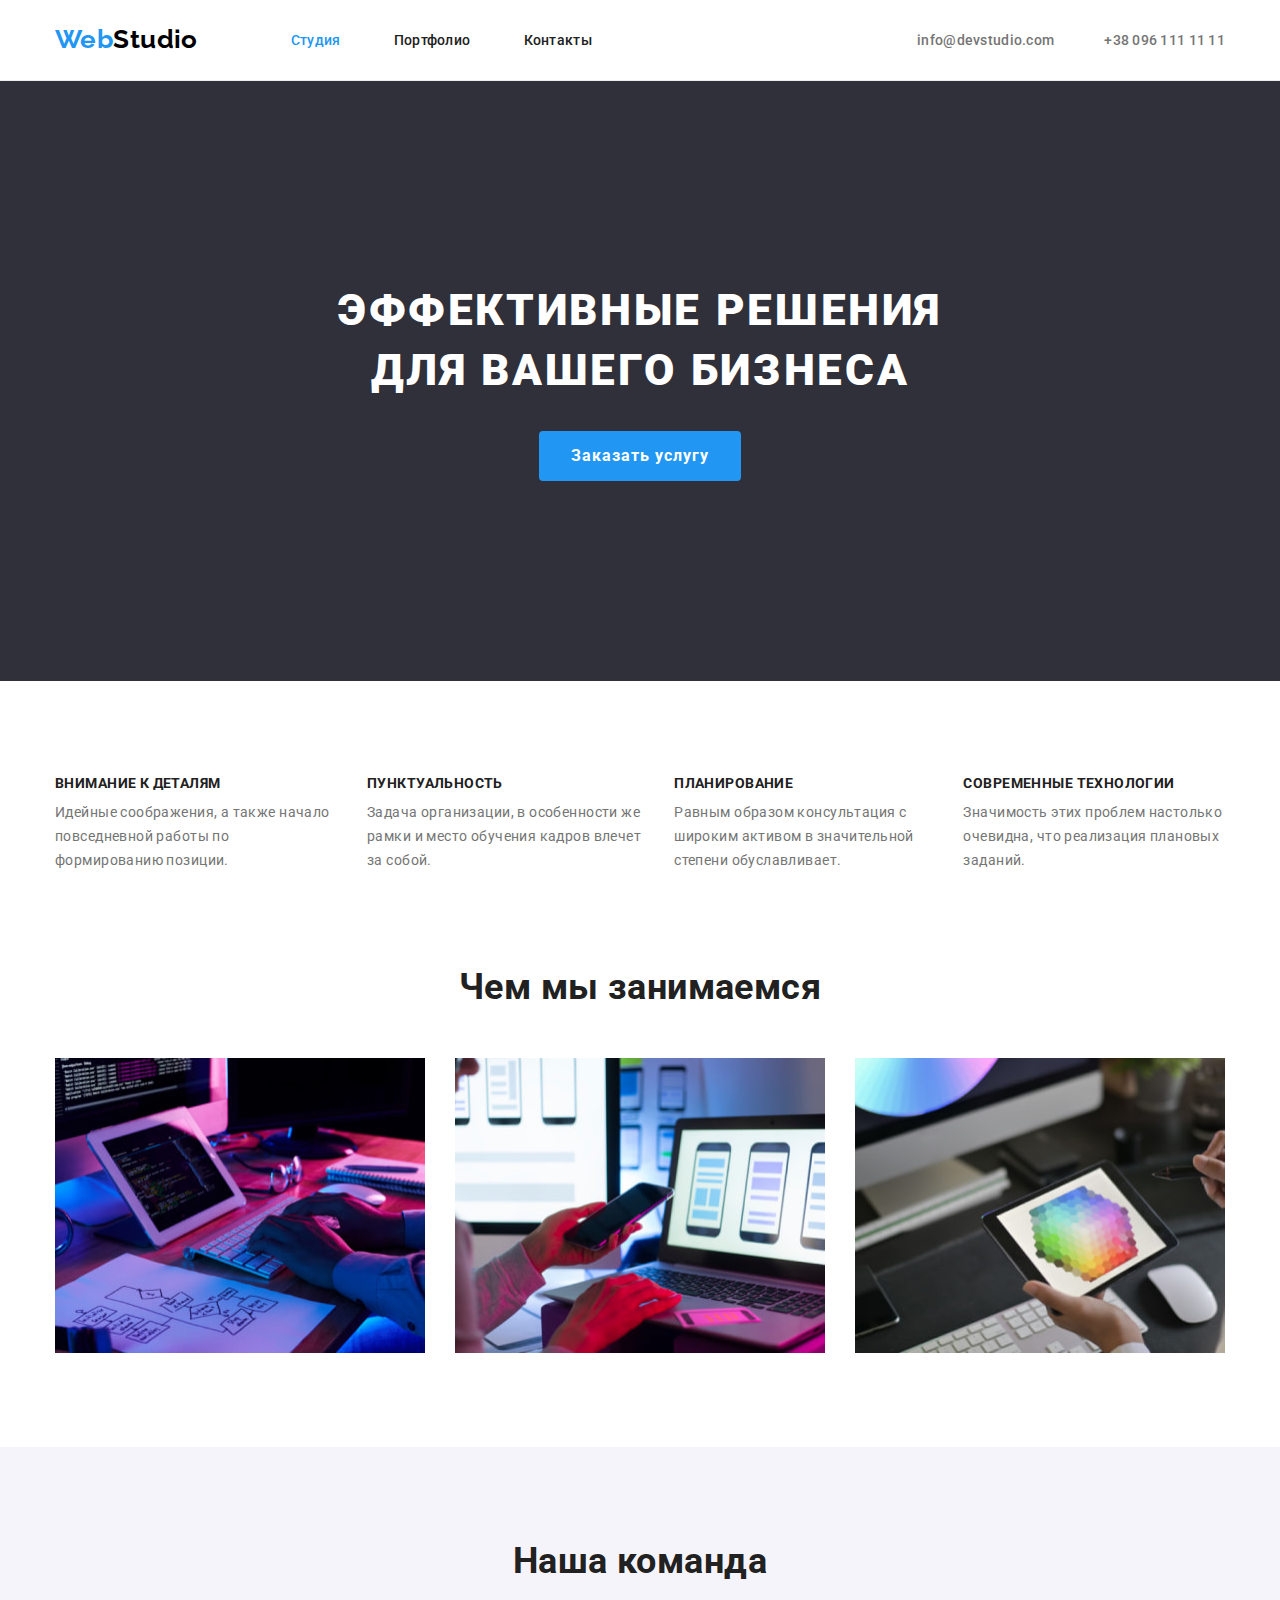
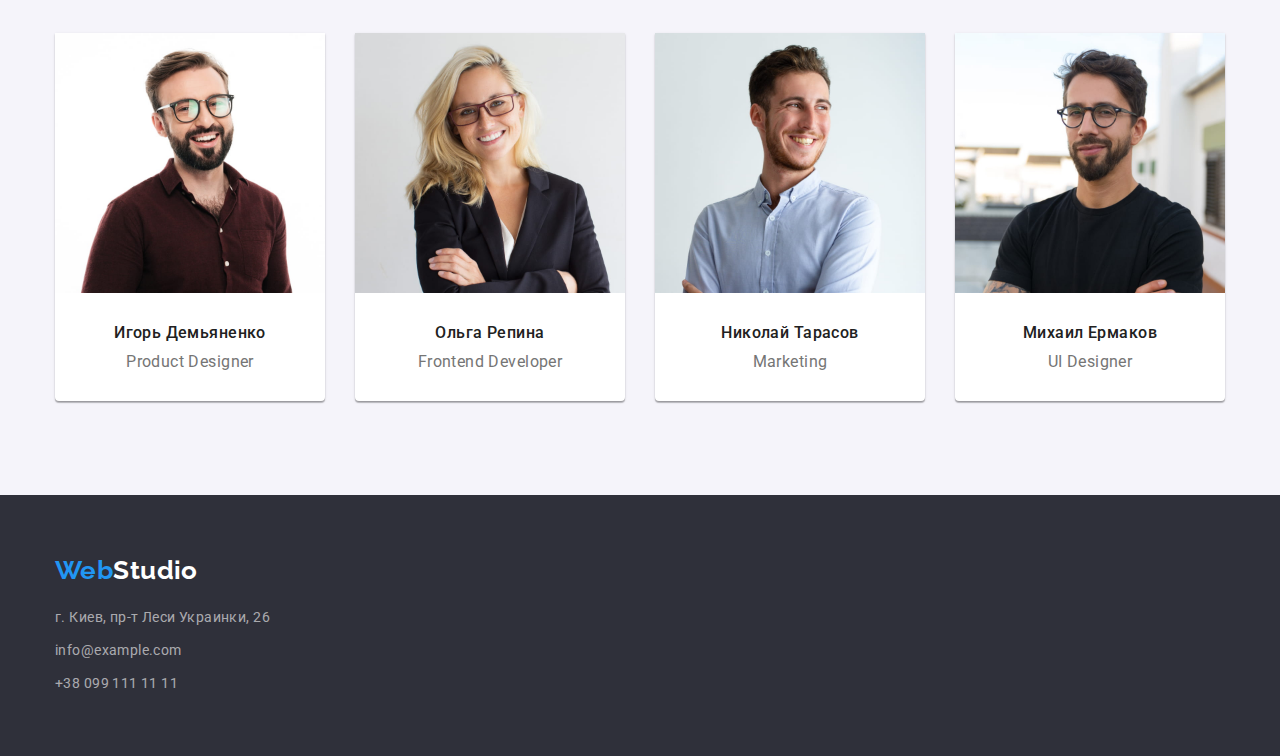
==== commit aeed0b96: "Creater" ====
--- a/index.html
+++ b/index.html
@@ -6,8 +6,8 @@
     <meta name="viewport" content="width=, initial-scale=1.0">
     <title>goit-markup-hw-02</title>
     <link href="https://fonts.googleapis.com/css2?family=Raleway:wght@700&family=Roboto:wght@400;500;700;900&display=swap" rel="stylesheet">
+    <link rel="stylesheet" href="https://cdnjs.cloudflare.com/ajax/libs/modern-normalize/1.1.0/modern-normalize.min.css">
     <link rel="stylesheet" href="./css/styles.css">
-    <link rel="stylesheet" href="https://cdnjs.cloudflare.com/ajax/libs/modern-normalize/1.1.0/modern-normalize.min.css">
 </head>
 <body>
     <header class="header" >
--- a/css/styles.css
+++ b/css/styles.css
@@ -167,15 +167,12 @@
     font-size: 36px;
     font-weight: 700;
     text-align: center;
-    text-transform: uppercase;
     margin-bottom: 50px;
 }
 
 /* Банер */
 
 .banner {
-    height: 600px;
-    min-width: 1600px;
     padding: 200px 0;
     text-align: center;
     background-color: var(--footer-color);
@@ -261,13 +258,14 @@
     font-weight: 500;
     text-align: center;
     line-height: 1.1875;
-    padding: 30px 0 10px 0;
+    margin-top: 30px;
+    margin-bottom: 10px;
 }
 .job-title {
     font-size: 16px;
     text-align: center;
     line-height: 19px;
-    padding-bottom: 30px;
+    margin-bottom: 30px;
 }
 .list-img {
     display: flex;
@@ -360,9 +358,9 @@
 
 .footer {
     background-color: var(--footer-color);
+    padding: 60px 0px;
 }
 .logo-footer {
-    margin-top: 60px;
     margin-bottom: 20px;
     font-family: 'Raleway', sans-serif;
     font-size: 26px;
@@ -393,12 +391,11 @@
     color: var(--additional-text-color);
 }
 .list-address {
-    display: flex;
-    flex-direction: column;
+
 }
 .list-footer {
     margin-bottom: 9px;
 }
 .list-footer:last-child {
-    margin-bottom: 60px;
+    margin-bottom: 0px;
 }